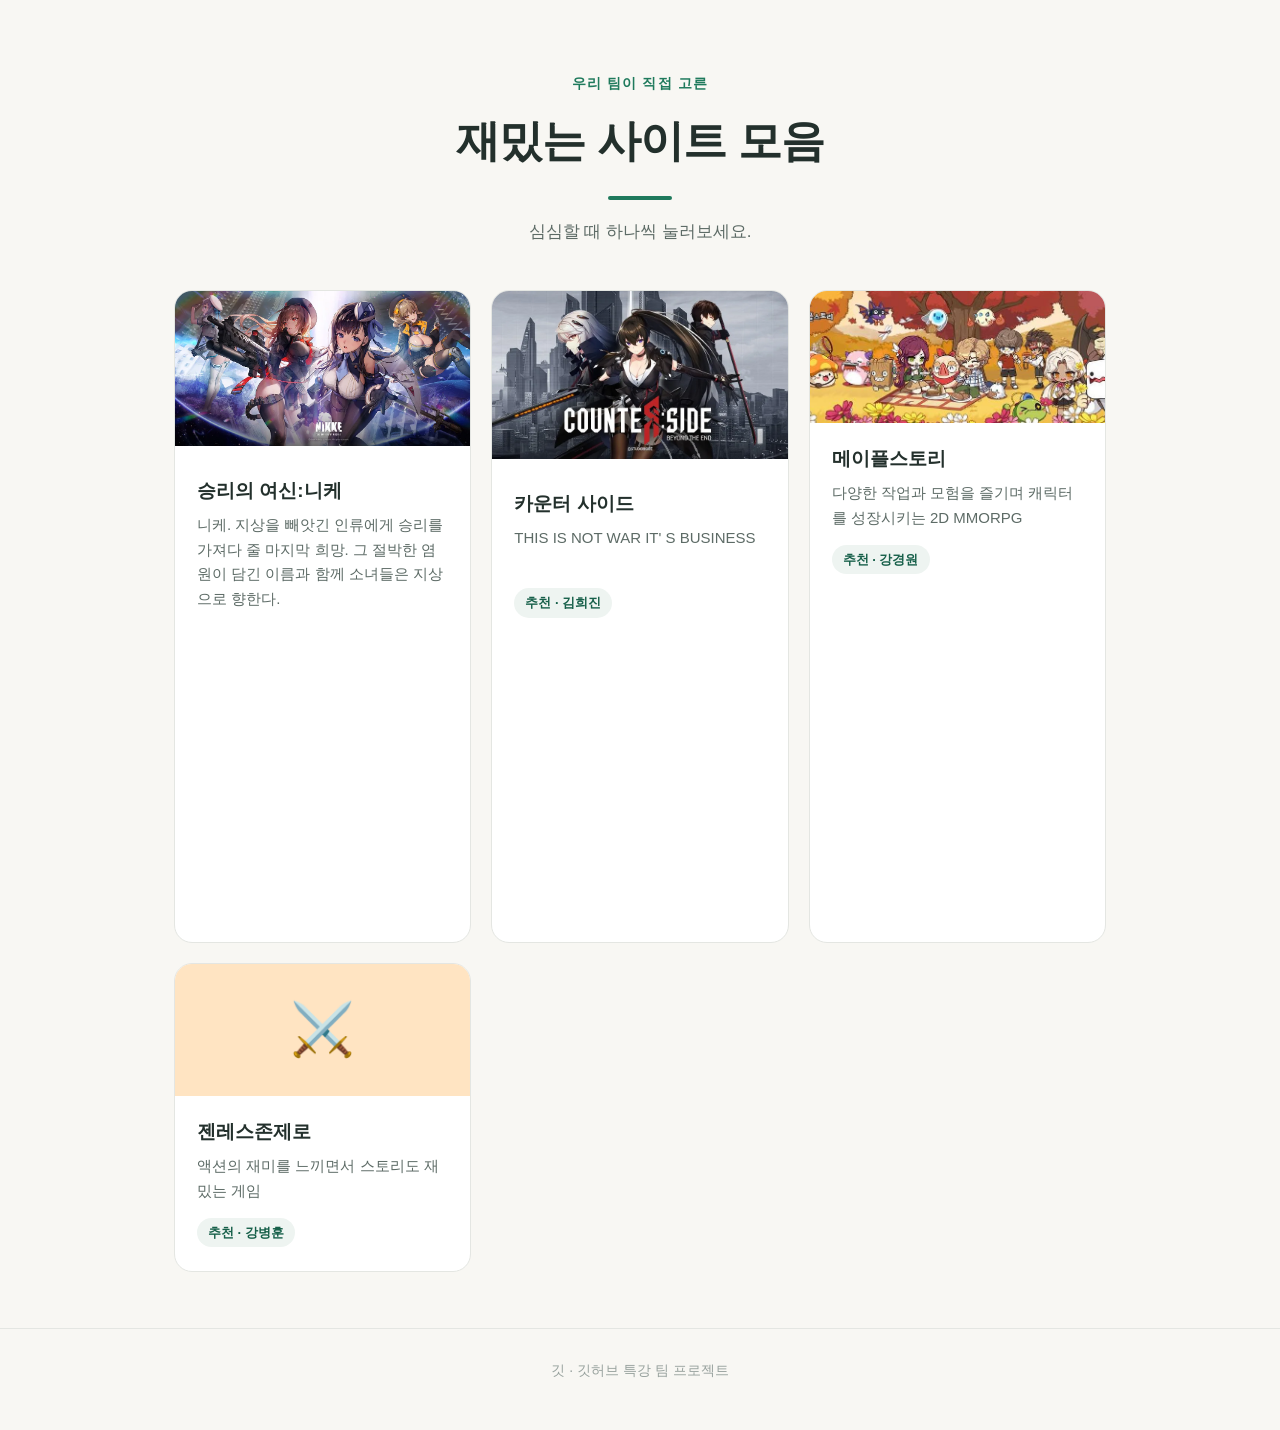
==== index.html @ 175a1ecc "Merge branch 'main' into feat/nikke" ====
<!DOCTYPE html>
<html lang="ko">
<head>
  <meta charset="UTF-8">
  <meta name="viewport" content="width=device-width, initial-scale=1.0">
  <title>재밌는 사이트 모음</title>
  <link rel="stylesheet" href="style.css">
</head>
<body>

  <header class="hero">
    <p class="hero-eyebrow">우리 팀이 직접 고른</p>
    <h1>재밌는 사이트 모음</h1>
    <p class="hero-desc">심심할 때 하나씩 눌러보세요.</p>
  </header>

  <main class="container">
    <ul class="card-grid">
      <li class="card">
        <a class="card-link" href="https://nikke-kr.com/">
          <span><img src="img/nikke.webp" alt="nikke" width="300"></span>
          <span class="card-body">
            <strong class="card-title">승리의 여신:니케</strong>
            <span class="card-summary">
              니케. 지상을 빼앗긴 인류에게 승리를 가져다 줄 마지막 희망.
              그 절박한 염원이 담긴 이름과 함께 소녀들은 지상으로 향한다.
        <a class="card-link" href="https://store.steampowered.com/app/646570/Slay_the_Spire/">
          <span class="card-thumb" style="--thumb:#ffe4c2">🃏</span>
          </span>
          <span class="card-body">
            <strong class="card-title">슬레이 더 스파이어</strong>
            <span class="card-summary">
              로그라이크 형식의 카드 덱 빌딩 게임
             </span>
            <span class="card-meta">추천 · 강병훈</span>
          </span>
        </a>
      </li>
          
      <li class="card">
        <a class="card-link" href="https://www.counterside.com/">
          <span><img src="img/counterside.webp" alt="counterside" width="300"></span>
          <span class="card-body">
            <strong class="card-title">카운터 사이드</strong>
            <span class="card-summary">
              THIS IS NOT WAR
              IT' S BUSINESS
            </span>
            <span class="card-meta">추천 · 김희진</span>
          </span>
        </a>
      </li>
          
      <li class="card">
        <a class="card-link" href="sites/neal-fun.html">
          <span class="card-thumb" style="--thumb:#ffe4c2">
            <img 
              class="card-thumb-img"
              src="img/maplestory.jpg"
            />
          </span>
          <span class="card-body">
            <strong class="card-title">메이플스토리</strong>
            <span class="card-summary">
              다양한 작업과 모험을 즐기며 캐릭터를 성장시키는 2D MMORPG
            </span>
            <span class="card-meta">추천 · 강경원</span>
          </span>
        </a>
      </li>
          
      <li class="card">
        <a class="card-link" href="https://zenless.hoyoverse.com/ko-kr/main">
          <span class="card-thumb" style="--thumb:#ffe4c2">⚔️</span>
          <span class="card-body">
            <strong class="card-title">젠레스존제로</strong>
            <span class="card-summary">
              액션의 재미를 느끼면서 스토리도 재밌는 게임
            </span>
            <span class="card-meta">추천 · 강병훈</span>
          </span>
        </a>
      </li>
     </main>
      <!-- ▲▲▲▲▲ 카드 하나 끝 ▲▲▲▲▲ -->

  <footer class="site-foot">
    깃 · 깃허브 특강 팀 프로젝트
  </footer>

</body>
</html>
---- style.css ----
/* ===================================================================
   재밌는 사이트 모음 — 공통 스타일
   이 파일은 팀장이 처음 한 번만 올립니다.
   각자 작업할 때는 건드리지 않습니다.
   =================================================================== */

:root {
  --green: #1f7a5c;
  --green-dark: #17604a;
  --ink: #23302c;
  --ink-soft: #5d6b66;
  --line: #e4e6e2;
  --bg: #f8f7f3;
  --card: #ffffff;
}

* { box-sizing: border-box; }

body {
  margin: 0;
  background: var(--bg);
  color: var(--ink);
  font-family: -apple-system, BlinkMacSystemFont, "Apple SD Gothic Neo",
               "Pretendard", "Malgun Gothic", "맑은 고딕", sans-serif;
  line-height: 1.65;
  -webkit-font-smoothing: antialiased;
}

a { color: inherit; text-decoration: none; }

.container {
  width: 100%;
  max-width: 980px;
  margin: 0 auto;
  padding: 0 24px;
}

/* 상세 페이지는 글이 많으므로 폭을 좁게 잡습니다 */
.container-narrow {
  max-width: 700px;
}

/* ── 홈 상단 ───────────────────────────────────────────────── */

.hero {
  padding: 72px 24px 44px;
  text-align: center;
}

.hero-eyebrow {
  margin: 0 0 10px;
  font-size: 14px;
  letter-spacing: 0.08em;
  color: var(--green);
  font-weight: 600;
}

.hero h1 {
  margin: 0;
  font-size: 44px;
  font-weight: 800;
  letter-spacing: -0.02em;
}

.hero h1::after {
  content: "";
  display: block;
  width: 64px;
  height: 4px;
  margin: 18px auto 0;
  border-radius: 4px;
  background: var(--green);
}

.hero-desc {
  margin: 18px 0 0;
  font-size: 17px;
  color: var(--ink-soft);
}

/* ── 카드 그리드 ───────────────────────────────────────────── */

.card-grid {
  list-style: none;
  margin: 0;
  padding: 0 0 56px;
  display: grid;
  grid-template-columns: repeat(auto-fill, minmax(280px, 1fr));
  gap: 20px;
}

.card {
  background: var(--card);
  border: 1px solid var(--line);
  border-radius: 18px;
  overflow: hidden;
  transition: transform 0.18s ease, box-shadow 0.18s ease;
}

.card:hover {
  transform: translateY(-4px);
  box-shadow: 0 14px 30px rgba(35, 48, 44, 0.09);
}

.card-link {
  display: block;
  height: 100%;
}

.card-thumb {
  display: flex;
  align-items: center;
  justify-content: center;
  height: 132px;
  font-size: 52px;
  background: var(--thumb, #eef2ef);
}

.card-thumb-img {
  width: 100%;
  height: 100%;
  object-fit: cover;
}

.card-body {
  display: block;
  padding: 20px 22px 24px;
}

.card-title {
  display: block;
  font-size: 19px;
  font-weight: 700;
  margin-bottom: 7px;
}

.card-summary {
  display: block;
  font-size: 15px;
  color: var(--ink-soft);
  min-height: 48px;
}

.card-meta {
  display: inline-block;
  margin-top: 14px;
  padding: 4px 11px;
  border-radius: 999px;
  background: #eef4f1;
  color: var(--green-dark);
  font-size: 13px;
  font-weight: 600;
}

/* 비어 있는 자리 — 내 카드를 넣을 곳 */
.card-empty {
  border: 2px dashed #d3dad6;
  background: transparent;
  display: flex;
  align-items: center;
  justify-content: center;
  min-height: 268px;
  color: #9aa5a0;
  text-align: center;
  padding: 24px;
}

.card-empty:hover { transform: none; box-shadow: none; }
.card-empty .plus {
  display: block;
  font-size: 30px;
  font-weight: 300;
  color: #c2cbc6;
  margin-bottom: 10px;
}
.card-empty strong { display: block; font-size: 16px; color: #7f8b86; margin-bottom: 5px; }
.card-empty em { display: block; font-size: 14px; font-style: normal; }

/* ── 상세 페이지 ───────────────────────────────────────────── */

.detail-nav {
  padding: 28px 0 0;
  font-size: 15px;
  color: var(--ink-soft);
  font-weight: 600;
}

.detail-nav a:hover { color: var(--green); }

.detail-head {
  display: flex;
  align-items: center;
  gap: 22px;
  padding: 40px 0 30px;
  border-bottom: 1px solid var(--line);
}

.detail-thumb {
  flex: 0 0 96px;
  height: 96px;
  border-radius: 22px;
  display: flex;
  align-items: center;
  justify-content: center;
  font-size: 46px;
  background: var(--thumb, #eef2ef);
}

.detail-head h1 {
  margin: 0 0 6px;
  font-size: 32px;
  font-weight: 800;
  letter-spacing: -0.02em;
}

.detail-head p {
  margin: 0;
  color: var(--ink-soft);
  font-size: 16px;
}

.detail-section {
  padding: 34px 0 0;
}

.detail-section h2 {
  margin: 0 0 12px;
  font-size: 15px;
  font-weight: 700;
  color: var(--green);
  letter-spacing: 0.04em;
}

.detail-section p {
  margin: 0;
  font-size: 17px;
}

.detail-section ul {
  margin: 0;
  padding-left: 22px;
  font-size: 17px;
}

.detail-section li { margin-bottom: 6px; }

.visit {
  display: inline-block;
  margin: 40px 0 0;
  padding: 15px 30px;
  border-radius: 999px;
  background: var(--green);
  color: #fff;
  font-size: 17px;
  font-weight: 700;
  transition: background 0.15s ease;
}

.visit:hover { background: var(--green-dark); }

.visit-note {
  margin: 12px 0 0;
  font-size: 14px;
  color: var(--ink-soft);
}

.detail-foot {
  margin: 44px 0 0;
  padding: 22px 0 64px;
  border-top: 1px solid var(--line);
  font-size: 15px;
  color: var(--ink-soft);
}

/* ── 바닥글 ────────────────────────────────────────────────── */

.site-foot {
  padding: 30px 24px 48px;
  text-align: center;
  font-size: 14px;
  color: #98a29e;
  border-top: 1px solid var(--line);
}

/* ── 화면이 좁을 때 ────────────────────────────────────────── */

@media (max-width: 600px) {
  .hero { padding: 52px 20px 32px; }
  .hero h1 { font-size: 32px; }
  .detail-head { flex-direction: column; align-items: flex-start; gap: 16px; }
  .detail-head h1 { font-size: 26px; }
}
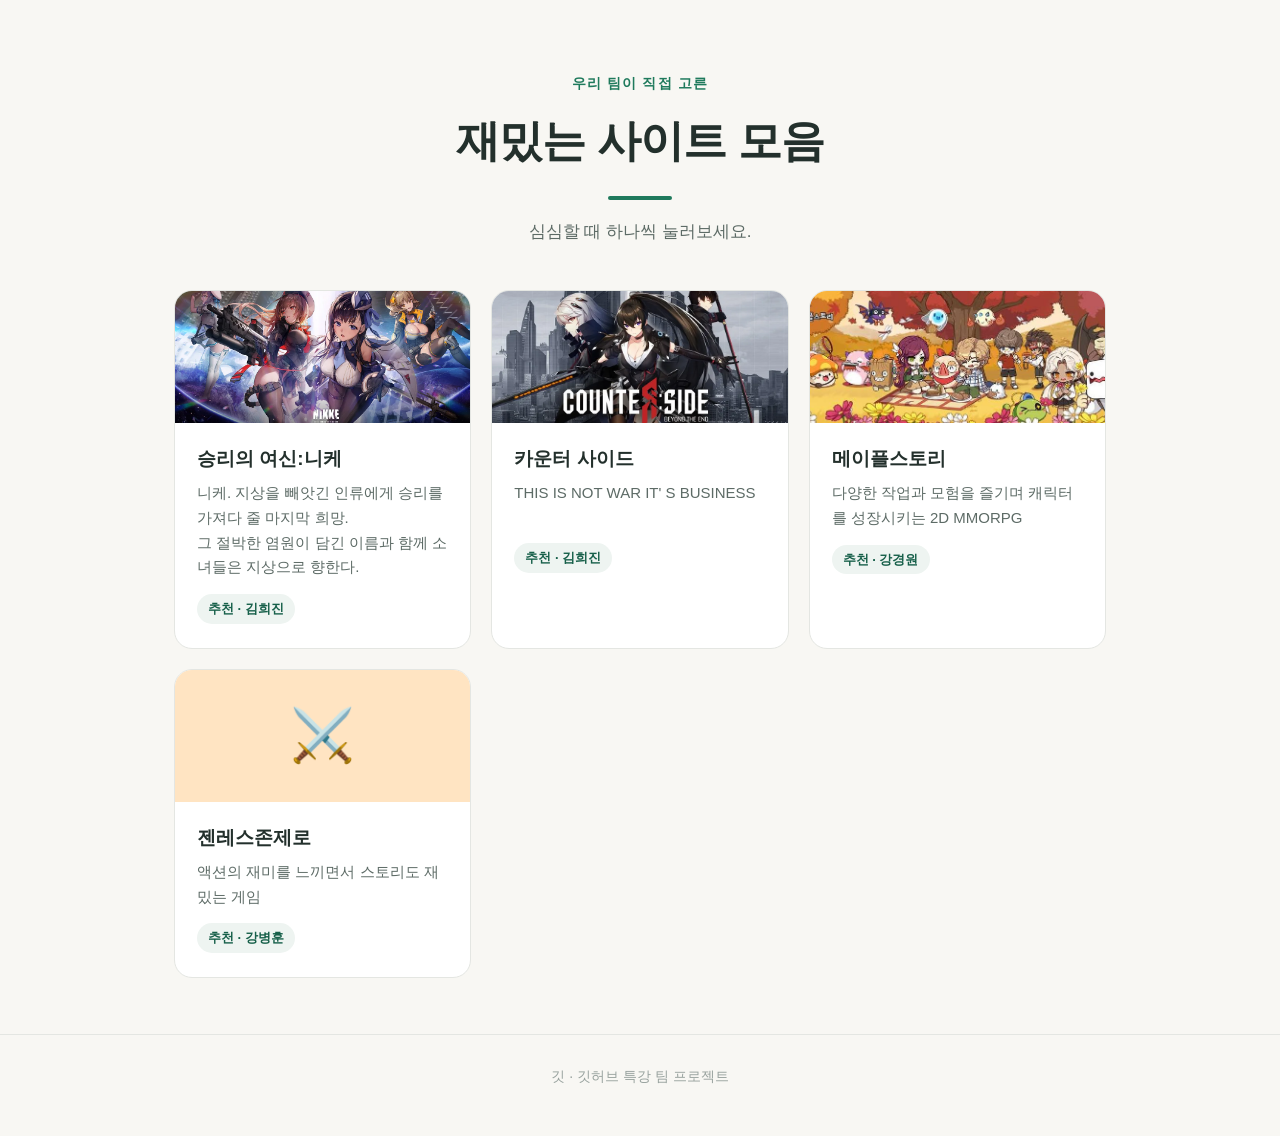
==== commit de762252: "태그 위치 조정" ====
--- a/index.html
+++ b/index.html
@@ -18,28 +18,25 @@
     <ul class="card-grid">
       <li class="card">
         <a class="card-link" href="https://nikke-kr.com/">
-          <span><img src="img/nikke.webp" alt="nikke" width="300"></span>
+          <span class="card-thumb" style="--thumb:#ffe4c2">
+            <img src="img/nikke.webp" alt="nikke" class="card-thumb-img">
+          </span>
           <span class="card-body">
             <strong class="card-title">승리의 여신:니케</strong>
             <span class="card-summary">
-              니케. 지상을 빼앗긴 인류에게 승리를 가져다 줄 마지막 희망.
+              니케. 지상을 빼앗긴 인류에게 승리를 가져다 줄 마지막 희망.<br/>
               그 절박한 염원이 담긴 이름과 함께 소녀들은 지상으로 향한다.
-        <a class="card-link" href="https://store.steampowered.com/app/646570/Slay_the_Spire/">
-          <span class="card-thumb" style="--thumb:#ffe4c2">🃏</span>
-          </span>
-          <span class="card-body">
-            <strong class="card-title">슬레이 더 스파이어</strong>
-            <span class="card-summary">
-              로그라이크 형식의 카드 덱 빌딩 게임
-             </span>
-            <span class="card-meta">추천 · 강병훈</span>
+            </span>
+            <span class="card-meta">추천 · 김희진</span>
           </span>
         </a>
       </li>
           
       <li class="card">
         <a class="card-link" href="https://www.counterside.com/">
-          <span><img src="img/counterside.webp" alt="counterside" width="300"></span>
+          <span class="card-thumb" style="--thumb:#ffe4c2">
+            <img src="img/counterside.webp" alt="counterside" class="card-thumb-img">
+          </span>
           <span class="card-body">
             <strong class="card-title">카운터 사이드</strong>
             <span class="card-summary">
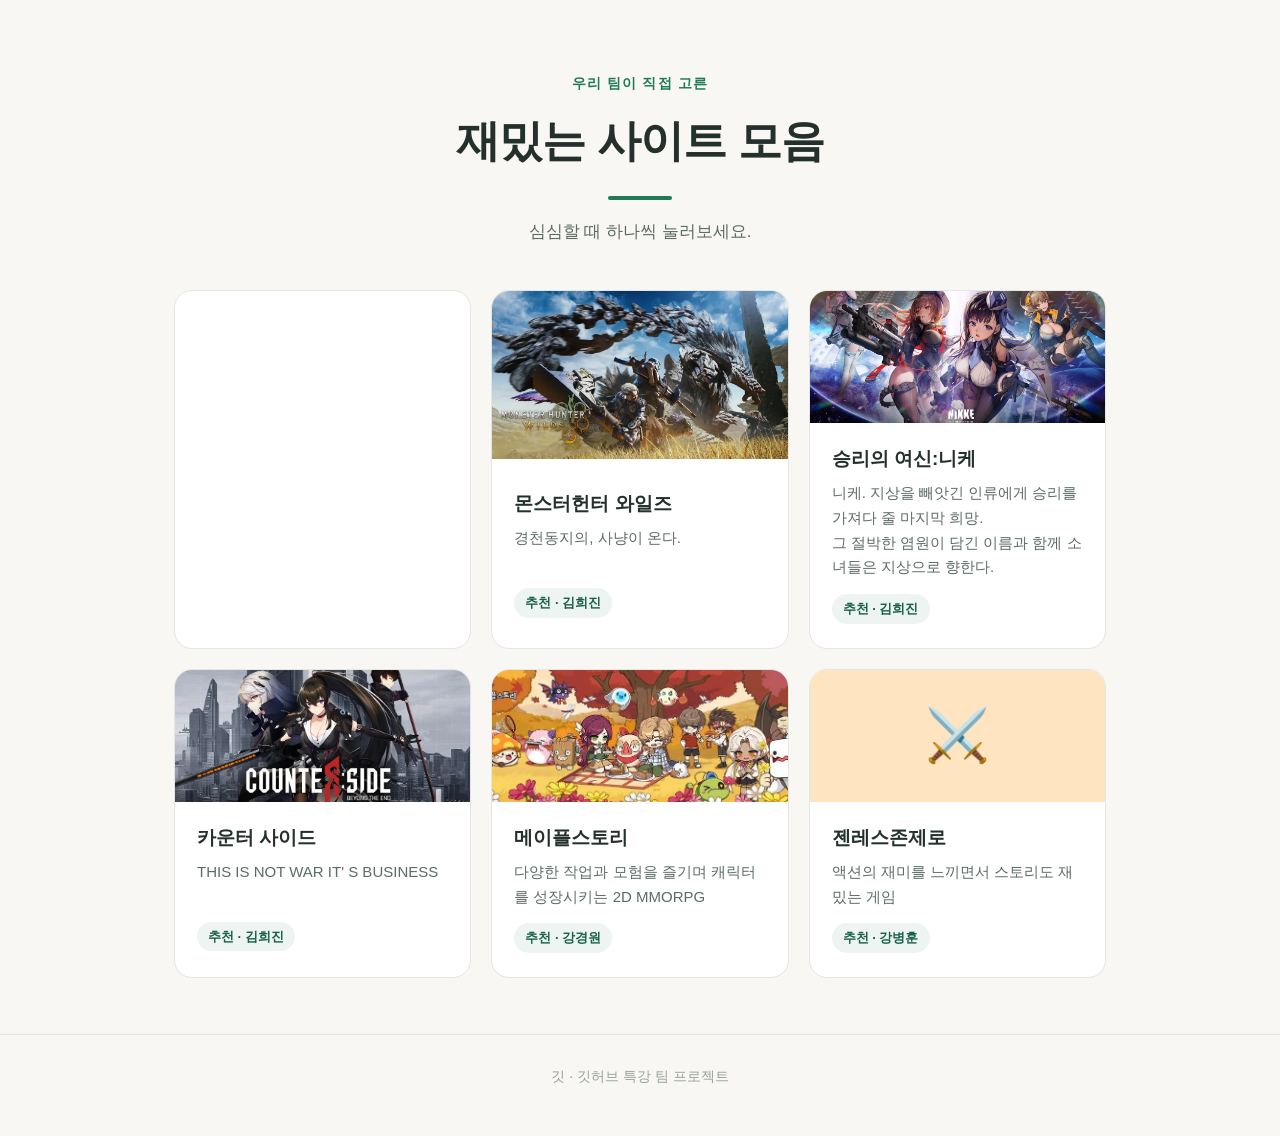
==== commit 5a97dad5: "Merge branch 'main' into feat/monhun" ====
--- a/index.html
+++ b/index.html
@@ -13,9 +13,23 @@
     <h1>재밌는 사이트 모음</h1>
     <p class="hero-desc">심심할 때 하나씩 눌러보세요.</p>
   </header>
-
   <main class="container">
     <ul class="card-grid">
+      
+      <li class="card">
+        <li class="card">
+        <a class="card-link" href="https://www.monsterhunter.com/wilds/ko-kr/">
+          <span><img src="img/monhun.webp" alt="monhun" width="300"></span>
+          <span class="card-body">
+            <strong class="card-title">몬스터헌터 와일즈</strong>
+            <span class="card-summary">
+              경천동지의, 사냥이 온다.
+            </span>
+            <span class="card-meta">추천 · 김희진</span>
+          </span>
+        </a>
+      </li>
+      
       <li class="card">
         <a class="card-link" href="https://nikke-kr.com/">
           <span class="card-thumb" style="--thumb:#ffe4c2">
@@ -31,7 +45,9 @@
           </span>
         </a>
       </li>
-          
+      
+      <!-- ▲▲▲▲▲ 카드 하나 끝 ▲▲▲▲▲ -->
+ 
       <li class="card">
         <a class="card-link" href="https://www.counterside.com/">
           <span class="card-thumb" style="--thumb:#ffe4c2">
@@ -78,6 +94,7 @@
           </span>
         </a>
       </li>
+      </ul>
      </main>
       <!-- ▲▲▲▲▲ 카드 하나 끝 ▲▲▲▲▲ -->
 
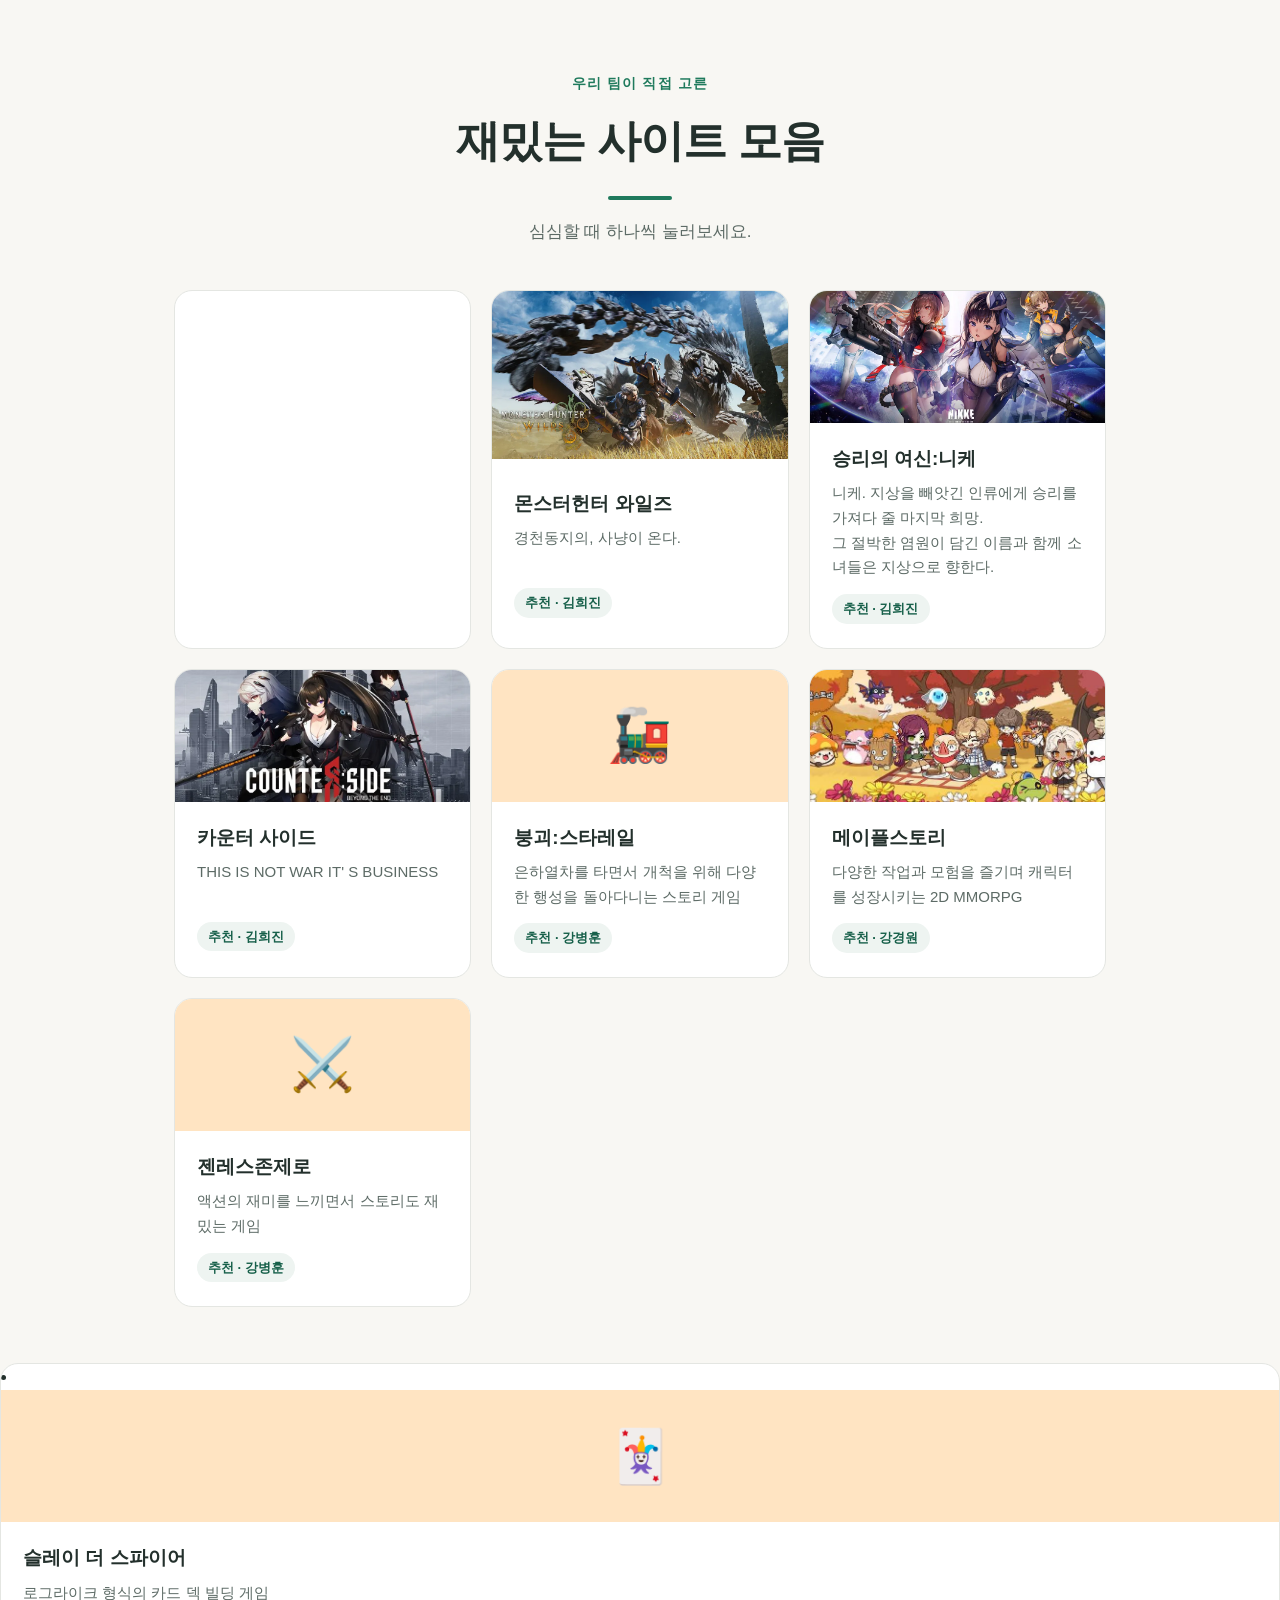
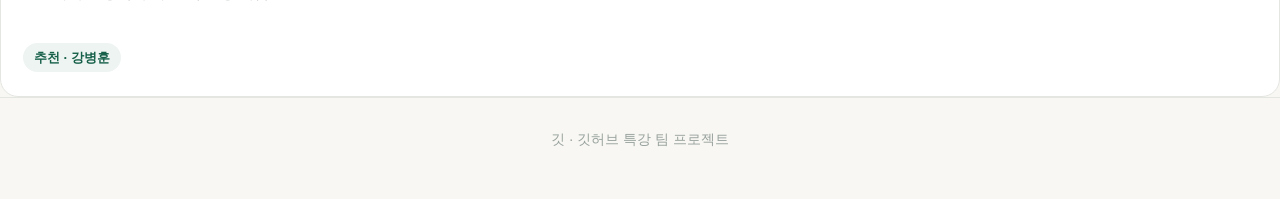
==== commit 03f033b9: "Merge branch 'main' into feat/붕괴스타레일" ====
--- a/index.html
+++ b/index.html
@@ -65,6 +65,18 @@
       </li>
           
       <li class="card">
+        <a class="card-link" href="https://hsr.hoyoverse.com/ko-kr/home">
+          <span class="card-thumb" style="--thumb:#ffe4c2">🚂</span>
+          <span class="card-body">
+            <strong class="card-title">붕괴:스타레일</strong>
+            <span class="card-summary">
+              은하열차를 타면서 개척을 위해 다양한 행성을 돌아다니는 스토리 게임 
+              </span>
+            <span class="card-meta">추천 · 강병훈</span>
+          </span>
+        </a>
+      </li>
+       <li class="card">
         <a class="card-link" href="sites/neal-fun.html">
           <span class="card-thumb" style="--thumb:#ffe4c2">
             <img 
@@ -96,7 +108,22 @@
       </li>
       </ul>
      </main>
-      <!-- ▲▲▲▲▲ 카드 하나 끝 ▲▲▲▲▲ -->
+       
+       <li class="card">
+        <a class="card-link" href="https://store.steampowered.com/app/646570/Slay_the_Spire/">
+          <span class="card-thumb" style="--thumb:#ffe4c2">🃏</span>
+          </span>
+          <span class="card-body">
+            <strong class="card-title">슬레이 더 스파이어</strong>
+            <span class="card-summary">
+              로그라이크 형식의 카드 덱 빌딩 게임
+            </span>
+            <span class="card-meta">추천 · 강병훈</span>
+          </span>
+        </a>
+      </li>
+    </main>
+  <!-- ▲▲▲▲▲ 카드 하나 끝 ▲▲▲▲▲ -->
 
   <footer class="site-foot">
     깃 · 깃허브 특강 팀 프로젝트
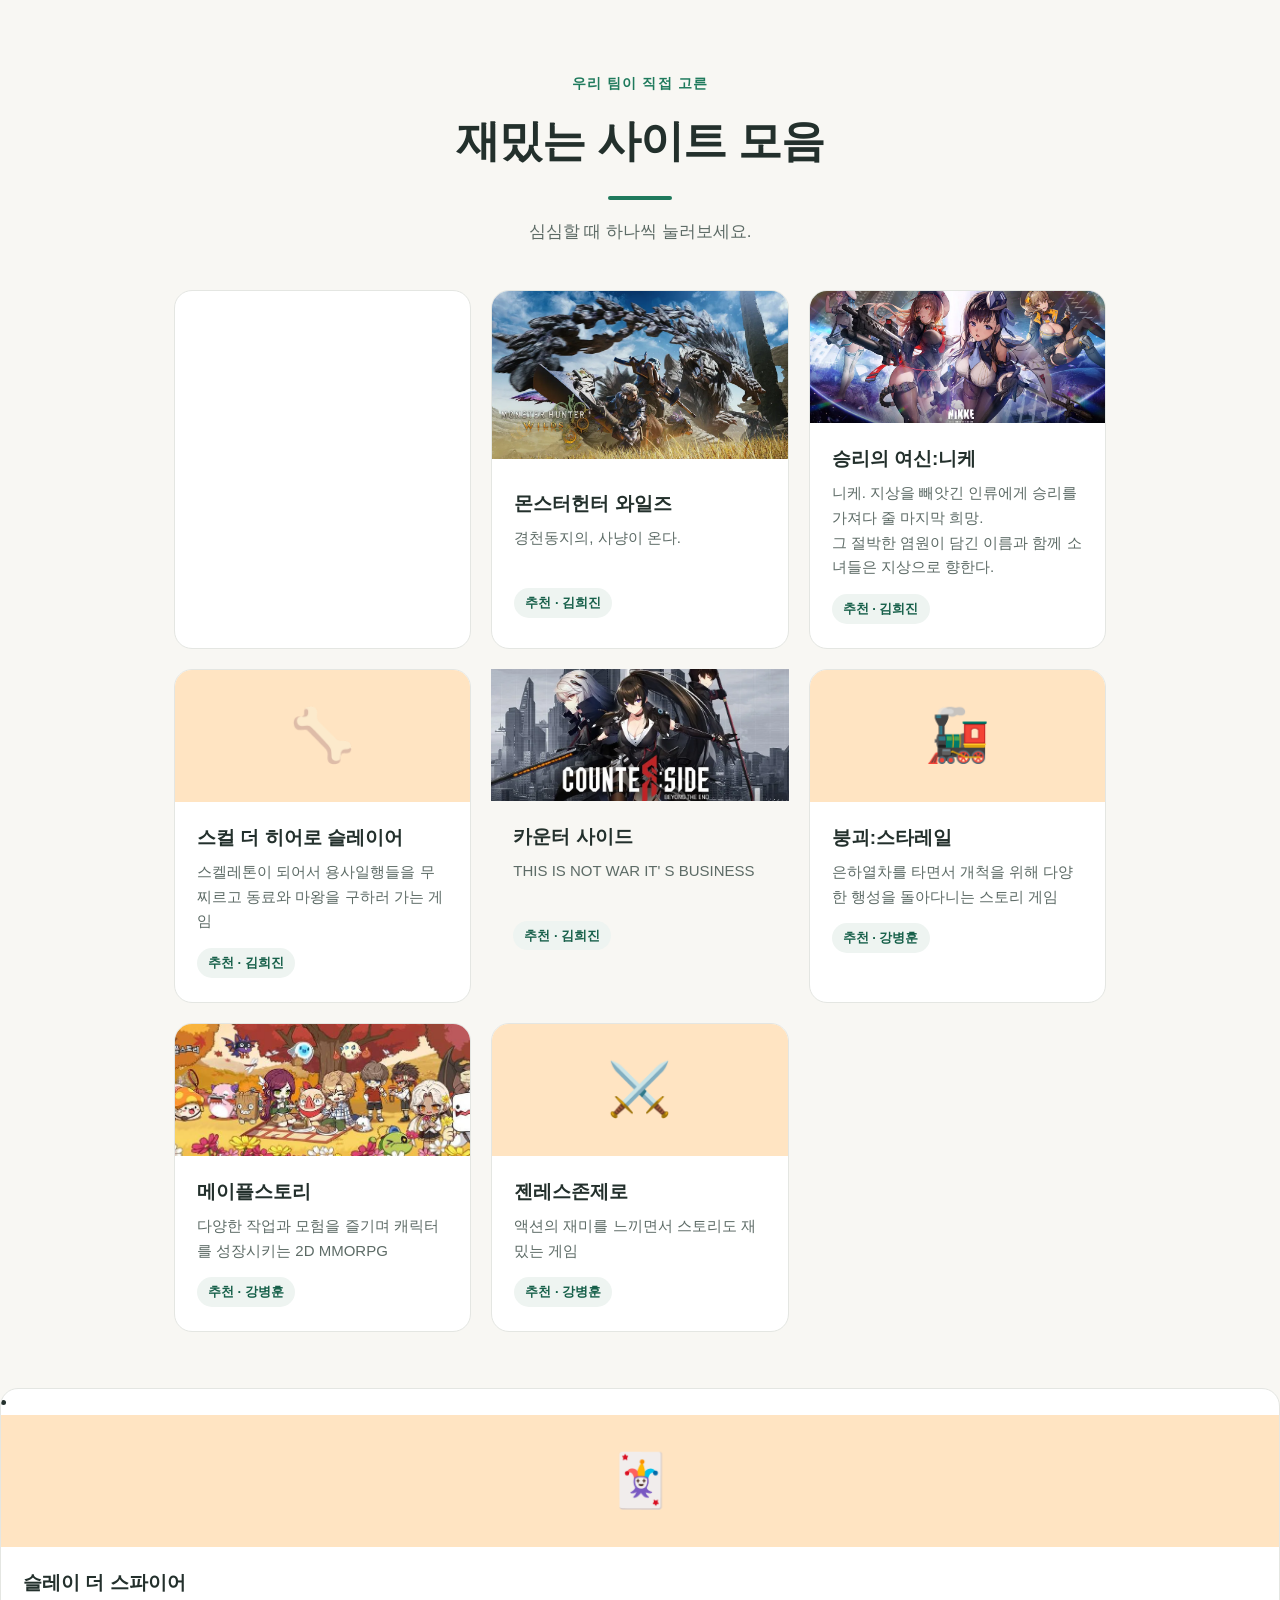
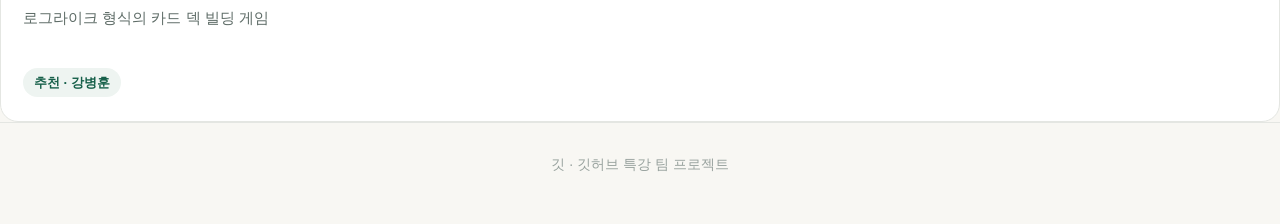
==== commit cee24b50: "Merge branch 'main' into feat/스컬더히어로슬레이어" ====
--- a/index.html
+++ b/index.html
@@ -49,6 +49,17 @@
       <!-- ▲▲▲▲▲ 카드 하나 끝 ▲▲▲▲▲ -->
  
       <li class="card">
+        <a class="card-link" href="https://store.steampowered.com/app/1147560/Skul_The_Hero_Slayer/">
+          <span class="card-thumb" style="--thumb:#ffe4c2">🦴</span>
+          <span class="card-body">
+            <strong class="card-title">스컬 더 히어로 슬레이어</strong>
+            <span class="card-summary">
+              스켈레톤이 되어서 용사일행들을 무찌르고 동료와 마왕을 구하러 가는 게임
+              </span>
+            <span class="card-meta">추천 · 김희진</span>
+          </span>
+        </a>
+      </li>
         <a class="card-link" href="https://www.counterside.com/">
           <span class="card-thumb" style="--thumb:#ffe4c2">
             <img src="img/counterside.webp" alt="counterside" class="card-thumb-img">
@@ -89,7 +100,7 @@
             <span class="card-summary">
               다양한 작업과 모험을 즐기며 캐릭터를 성장시키는 2D MMORPG
             </span>
-            <span class="card-meta">추천 · 강경원</span>
+            <span class="card-meta">추천 · 강병훈</span>
           </span>
         </a>
       </li>
@@ -109,7 +120,7 @@
       </ul>
      </main>
        
-       <li class="card">
+      <li class="card">
         <a class="card-link" href="https://store.steampowered.com/app/646570/Slay_the_Spire/">
           <span class="card-thumb" style="--thumb:#ffe4c2">🃏</span>
           </span>
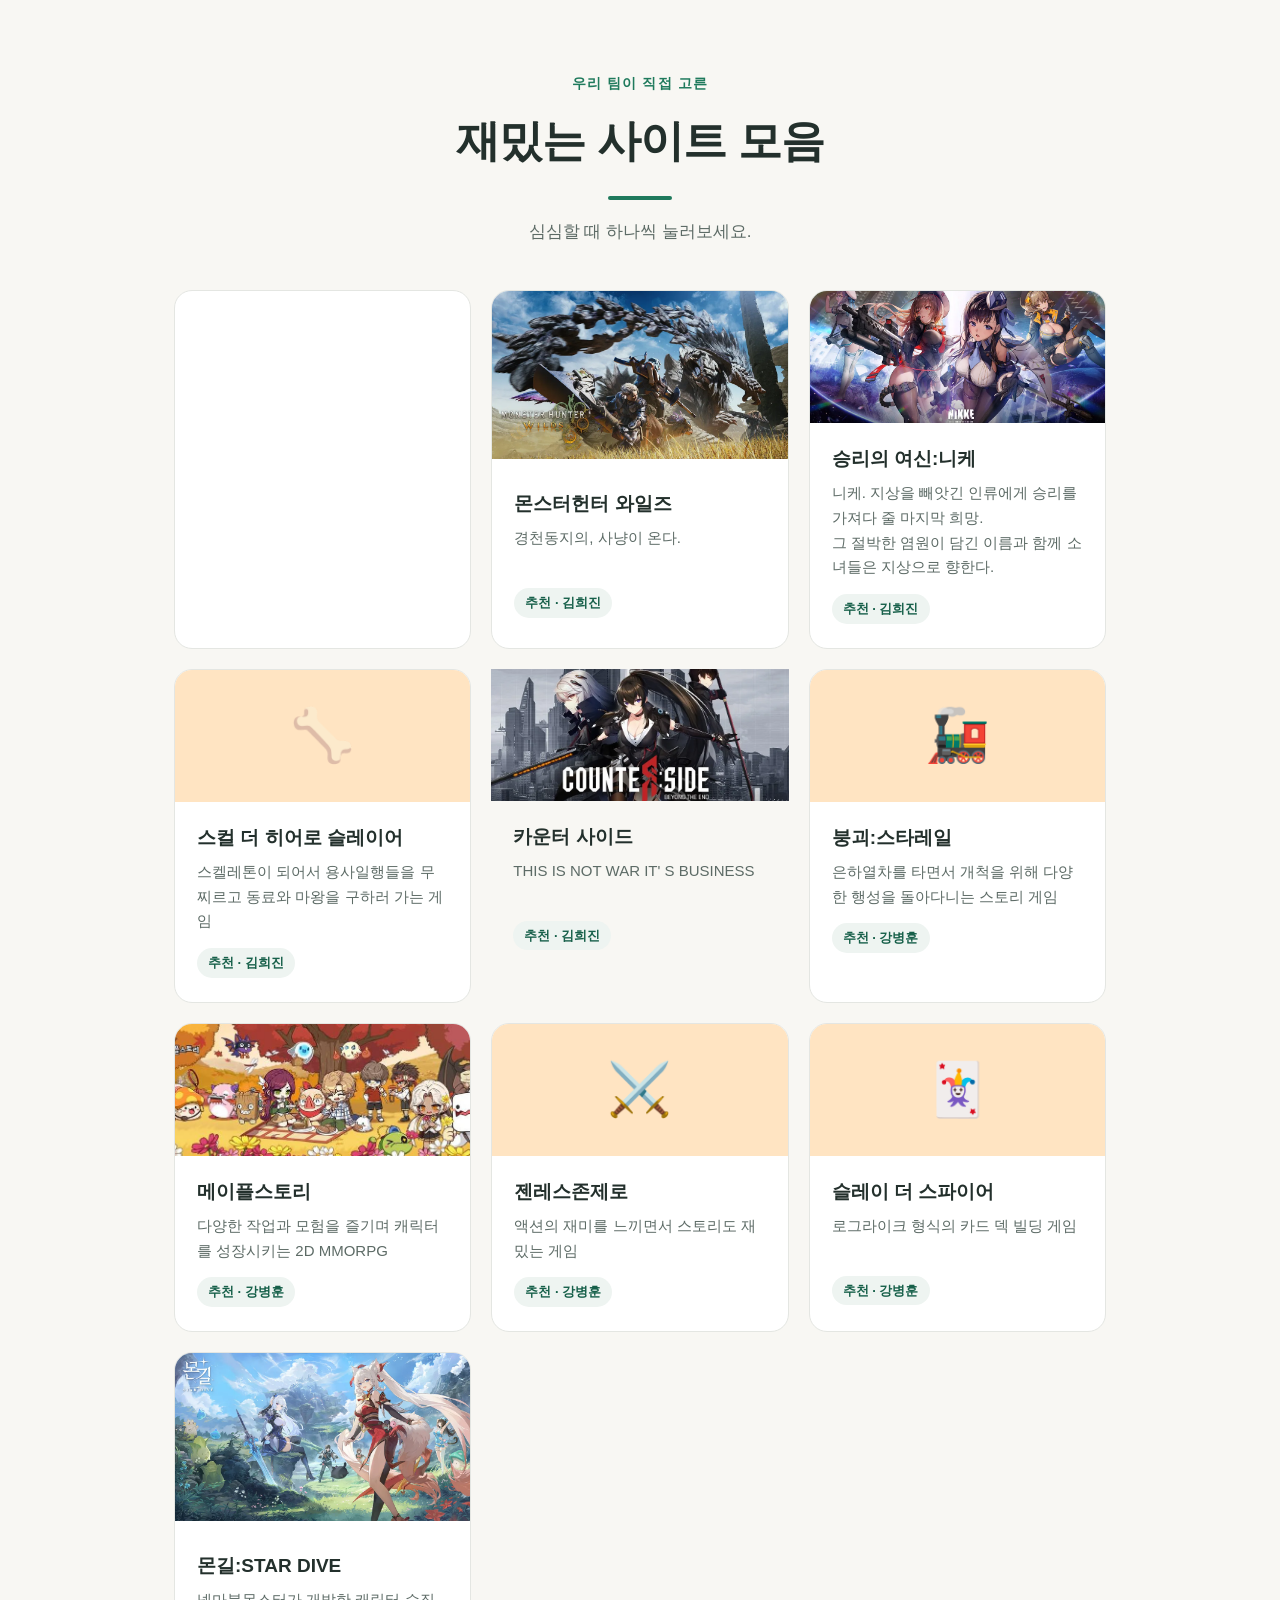
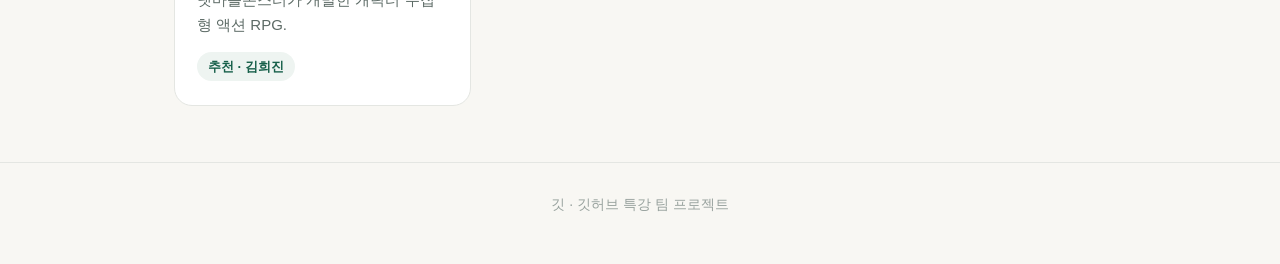
==== commit bce77f17: "Update index.html to add new game card Removed unnecessary closing tags and added a new card for '몬길" ====
--- a/index.html
+++ b/index.html
@@ -117,8 +117,6 @@
           </span>
         </a>
       </li>
-      </ul>
-     </main>
        
       <li class="card">
         <a class="card-link" href="https://store.steampowered.com/app/646570/Slay_the_Spire/">
@@ -133,6 +131,20 @@
           </span>
         </a>
       </li>
+
+      <li class="card">
+        <a class="card-link" href="https://stardive.netmarble.com/ko">
+          <span><img src="img/mongil.webp" alt="mongil" width="300"></span>
+          <span class="card-body">
+            <strong class="card-title">몬길:STAR DIVE</strong>
+            <span class="card-summary">
+              넷마블몬스터가 개발한 캐릭터 수집형 액션 RPG.
+            </span>
+            <span class="card-meta">추천 · 김희진</span>
+          </span>
+        </a>
+      </li>
+      </ul>
     </main>
   <!-- ▲▲▲▲▲ 카드 하나 끝 ▲▲▲▲▲ -->
 
@@ -141,4 +153,4 @@
   </footer>
 
 </body>
-</html>+</html>
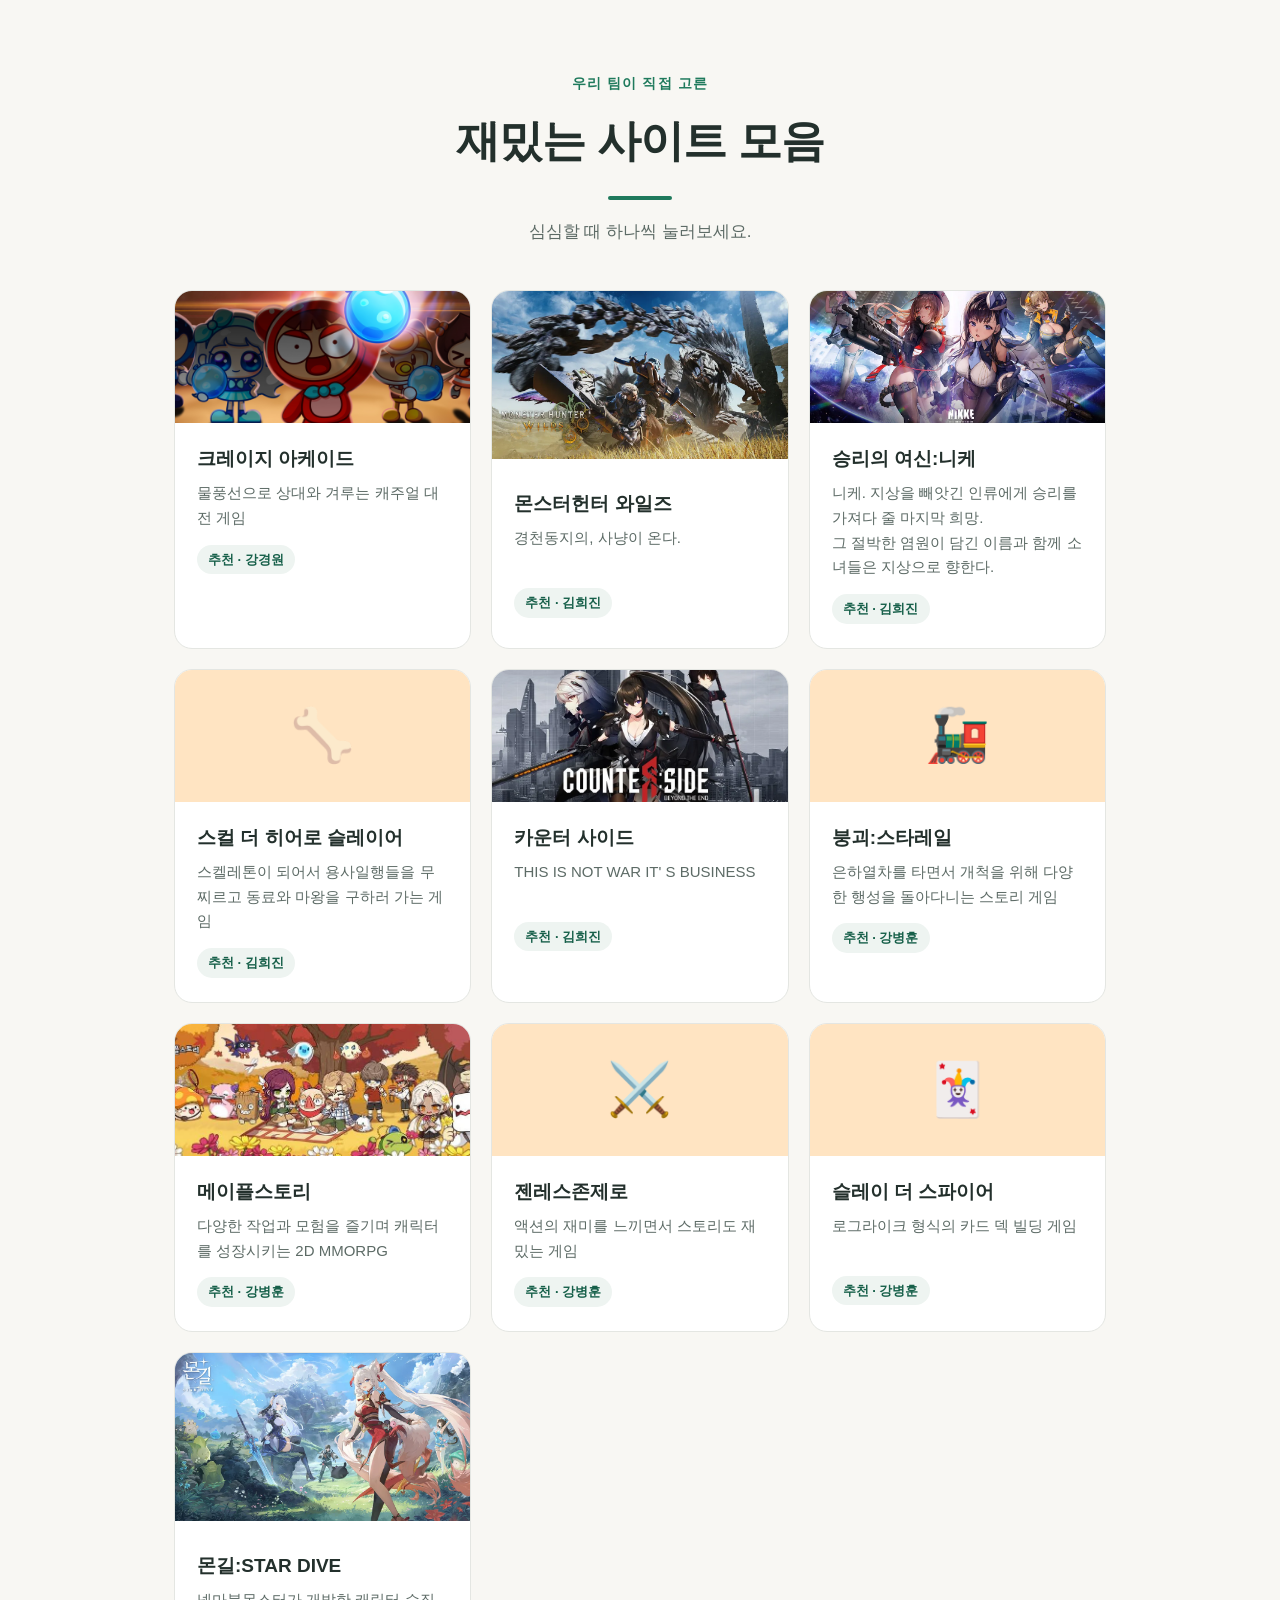
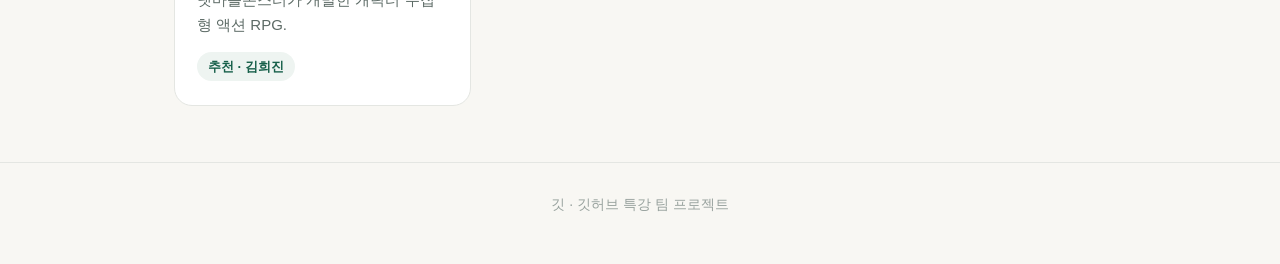
==== commit 8368a211: "Merge branch 'main' into feat/crazyarcade" ====
--- a/index.html
+++ b/index.html
@@ -17,9 +17,31 @@
     <ul class="card-grid">
       
       <li class="card">
-        <li class="card">
+        <a class="card-link" href="sites/neal-fun.html">
+          <span class="card-thumb" style="--thumb:#ffe4c2">
+            <img 
+              class="card-thumb-img"
+              src="img/crazyarcade.png"
+            />
+          </span>
+          <span class="card-body">
+            <strong class="card-title">크레이지 아케이드</strong>
+            <span class="card-summary">
+              물풍선으로 상대와 겨루는 캐주얼 대전 게임
+            </span>
+            <span class="card-meta">추천 · 강경원</span>
+          </span>
+        </a>
+      </li>
+
+
+
+
+      <li class="card">
         <a class="card-link" href="https://www.monsterhunter.com/wilds/ko-kr/">
-          <span><img src="img/monhun.webp" alt="monhun" width="300"></span>
+          <span>
+            <img src="img/monhun.webp" alt="monhun" width="300">
+          </span>
           <span class="card-body">
             <strong class="card-title">몬스터헌터 와일즈</strong>
             <span class="card-summary">
@@ -46,7 +68,6 @@
         </a>
       </li>
       
-      <!-- ▲▲▲▲▲ 카드 하나 끝 ▲▲▲▲▲ -->
  
       <li class="card">
         <a class="card-link" href="https://store.steampowered.com/app/1147560/Skul_The_Hero_Slayer/">
@@ -60,6 +81,7 @@
           </span>
         </a>
       </li>
+      <li class="card">
         <a class="card-link" href="https://www.counterside.com/">
           <span class="card-thumb" style="--thumb:#ffe4c2">
             <img src="img/counterside.webp" alt="counterside" class="card-thumb-img">
@@ -87,7 +109,7 @@
           </span>
         </a>
       </li>
-       <li class="card">
+      <li class="card">
         <a class="card-link" href="sites/neal-fun.html">
           <span class="card-thumb" style="--thumb:#ffe4c2">
             <img 
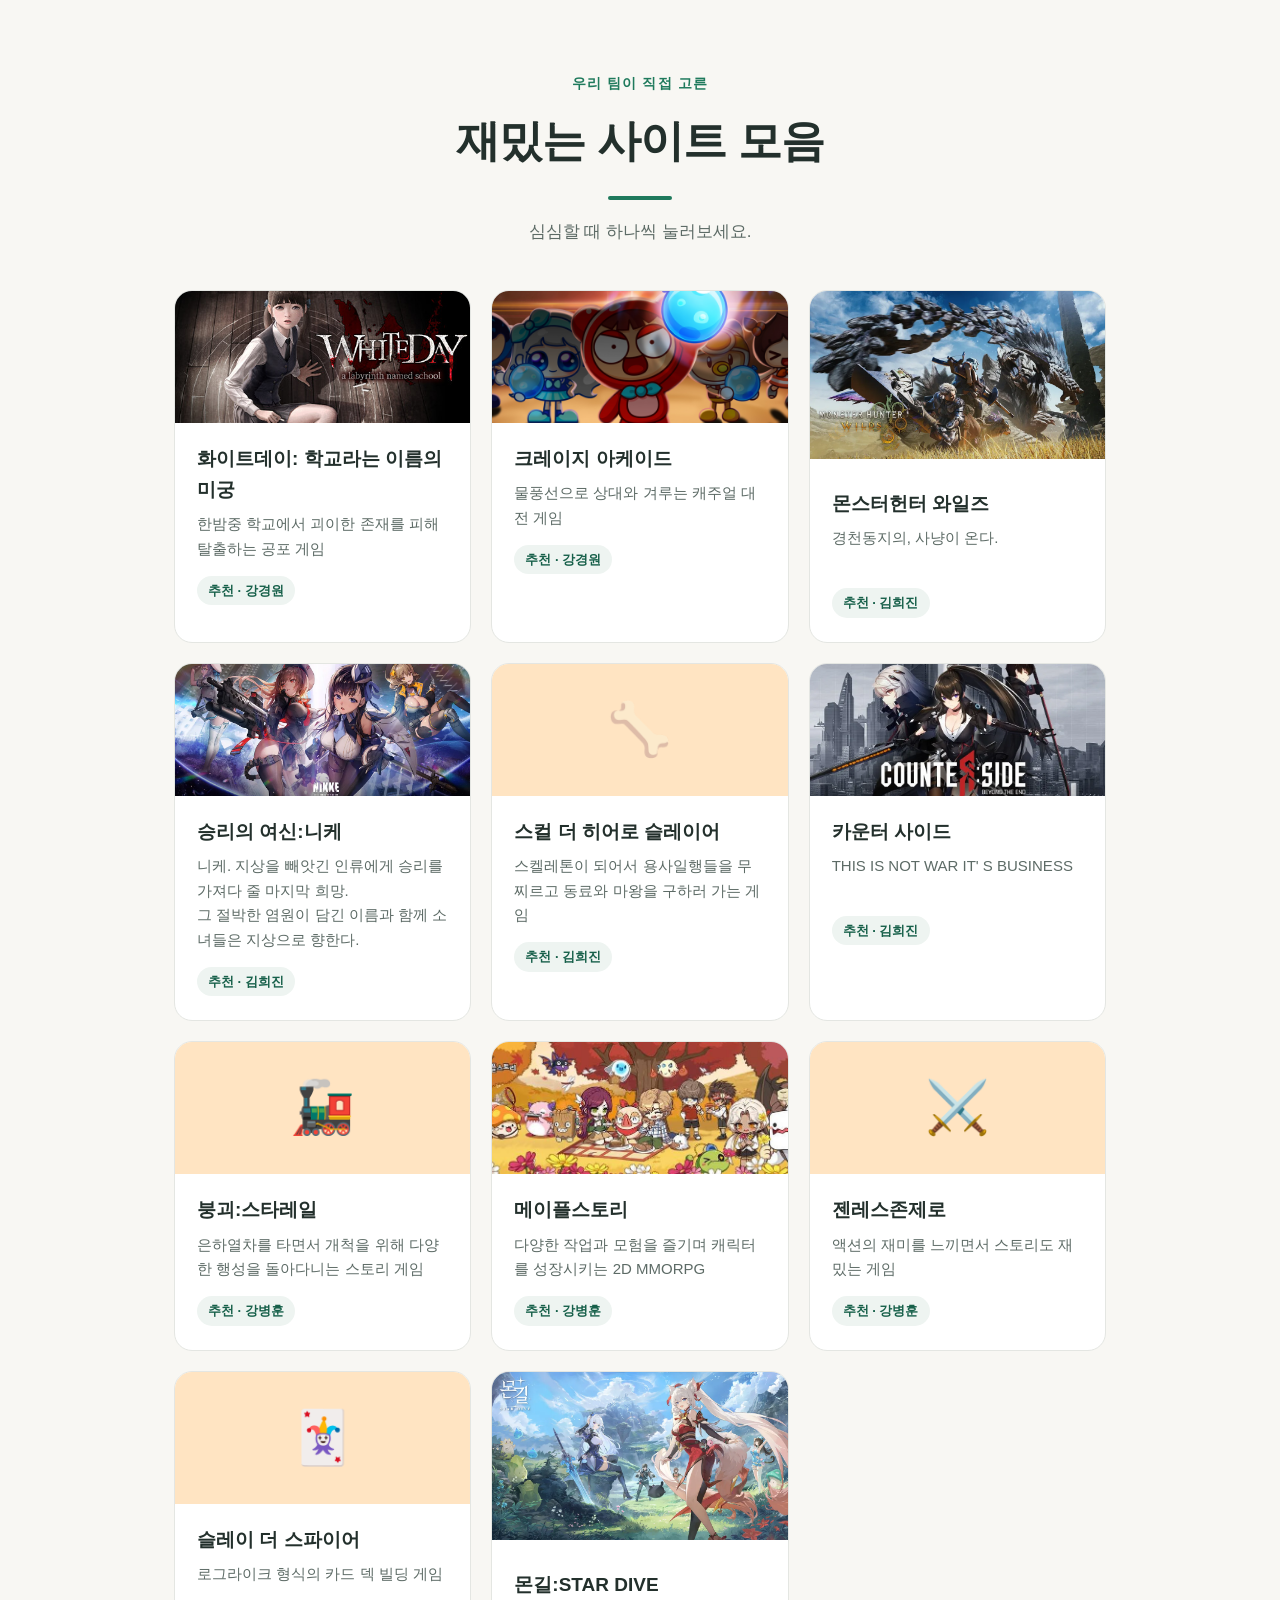
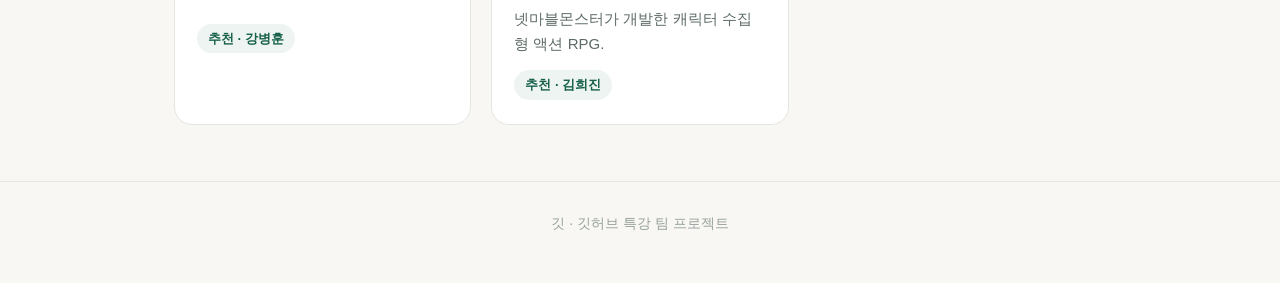
==== commit 531437ef: "Merge branch 'main' into feat/whiteday" ====
--- a/index.html
+++ b/index.html
@@ -19,6 +19,23 @@
       <li class="card">
         <a class="card-link" href="sites/neal-fun.html">
           <span class="card-thumb" style="--thumb:#ffe4c2">
+            <img
+              class="card-thumb-img"
+              src="img/whiteday.jpg"
+            />
+          </span>
+          <span class="card-body">
+            <strong class="card-title">화이트데이: 학교라는 이름의 미궁</strong>
+            <span class="card-summary">
+              한밤중 학교에서 괴이한 존재를 피해 탈출하는 공포 게임
+            </span>
+            <span class="card-meta">추천 · 강경원</span>
+          </span>
+        </a>
+      </li>
+      <li class="card">
+        <a class="card-link" href="sites/neal-fun.html">
+          <span class="card-thumb" style="--thumb:#ffe4c2">
             <img 
               class="card-thumb-img"
               src="img/crazyarcade.png"
@@ -33,10 +50,6 @@
           </span>
         </a>
       </li>
-
-
-
-
       <li class="card">
         <a class="card-link" href="https://www.monsterhunter.com/wilds/ko-kr/">
           <span>
@@ -139,7 +152,7 @@
           </span>
         </a>
       </li>
-       
+
       <li class="card">
         <a class="card-link" href="https://store.steampowered.com/app/646570/Slay_the_Spire/">
           <span class="card-thumb" style="--thumb:#ffe4c2">🃏</span>
@@ -168,7 +181,6 @@
       </li>
       </ul>
     </main>
-  <!-- ▲▲▲▲▲ 카드 하나 끝 ▲▲▲▲▲ -->
 
   <footer class="site-foot">
     깃 · 깃허브 특강 팀 프로젝트
